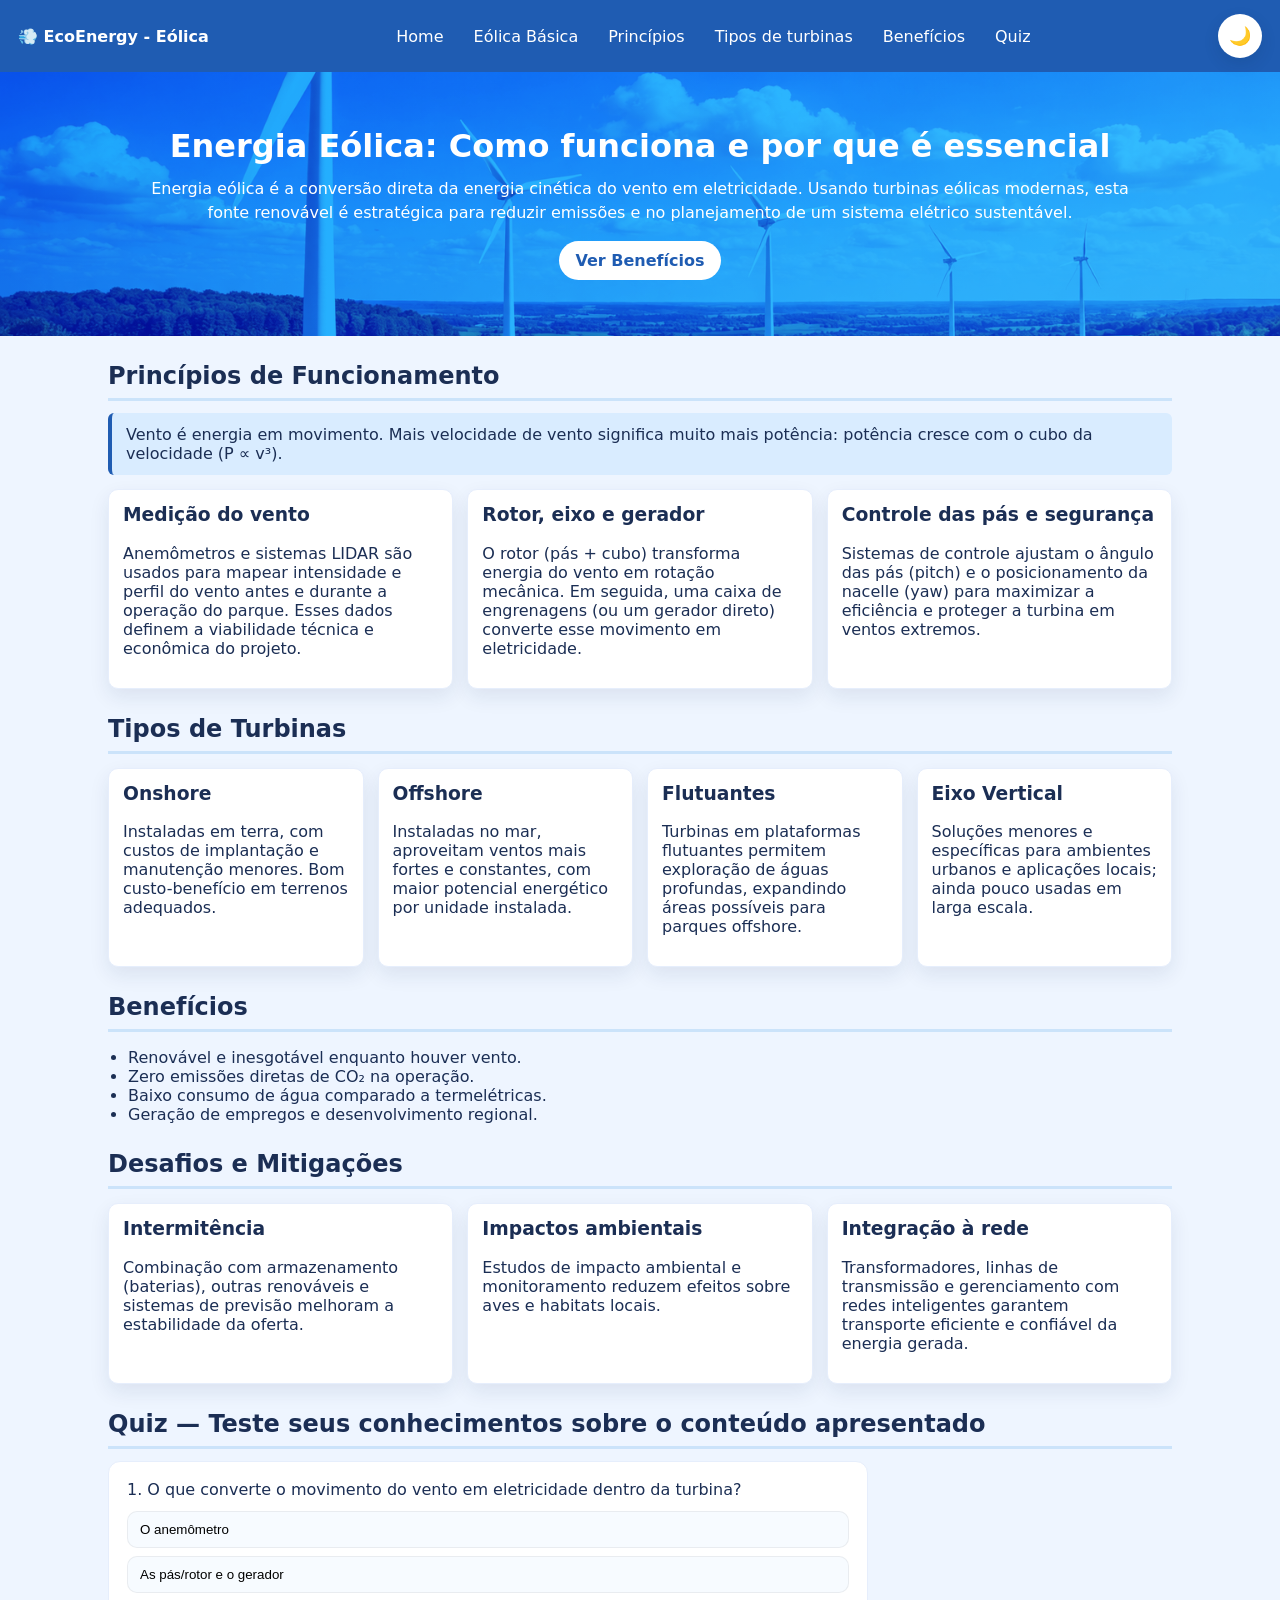
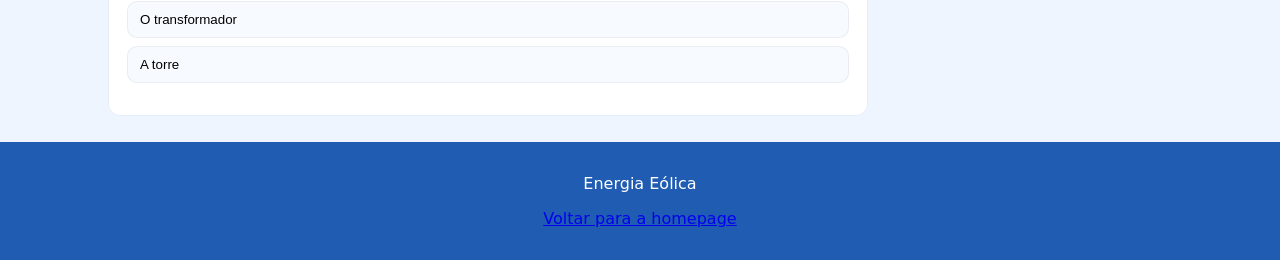
==== ee.html @ 6372c5cc "Add files via upload" ====
<!DOCTYPE html>
<html lang="pt-br">
    <head>
        <meta charset="UTF-8">
        <meta name="viewport" content="width=device-width, initial-scale=1.0">
        <title>Energia Eólica - Detalhes</title>
        <link rel="stylesheet" href="ee.css">
    </head>
    <body>
        <nav class="site-nav">
            <a class="logo" href="ee.html">💨 EcoEnergy - Eólica</a>
            <ul class="nav-list">
                <li><a href="d:\UNIP\projeto\index.html">Home</a></li>
                <li><a href="ee.html">Eólica Básica</a></li>
                <li><a href="#principios">Princípios</a></li>
                <li><a href="#tipos">Tipos de turbinas</a></li>
                <li><a href="#beneficios">Benefícios</a></li>
                <li><a href="#desafios">Quiz</a></li>
            </ul>
            <button id="theme-toggle" class="theme-toggle" aria-pressed="false" title="Alternar modo noturno">🌙</button>
        </nav>

        <header class="hero" id="home">
            <div class="hero-inner">
                <h1>Energia Eólica: Como funciona e por que é essencial</h1>
                <p>Energia eólica é a conversão direta da energia cinética do vento em eletricidade. Usando turbinas eólicas modernas, esta fonte renovável é estratégica para reduzir emissões e no planejamento de um sistema elétrico sustentável.</p>
                <a class="btn" href="#beneficios">Ver Benefícios</a>
            </div>
        </header>

        <main>
            <section class="section" id="principios">
                <h2>Princípios de Funcionamento</h2>
                <p class="callout">Vento é energia em movimento. Mais velocidade de vento significa muito mais potência: potência cresce com o cubo da velocidade (P ∝ v³).</p>
                <div class="card-grid">
                    <article class="card">
                        <h3>Medição do vento</h3>
                        <p>Anemômetros e sistemas LIDAR são usados para mapear intensidade e perfil do vento antes e durante a operação do parque. Esses dados definem a viabilidade técnica e econômica do projeto.</p>
                    </article>
                    <article class="card">
                        <h3>Rotor, eixo e gerador</h3>
                        <p>O rotor (pás + cubo) transforma energia do vento em rotação mecânica. Em seguida, uma caixa de engrenagens (ou um gerador direto) converte esse movimento em eletricidade.</p>
                    </article>
                    <article class="card">
                        <h3>Controle das pás e segurança</h3>
                        <p>Sistemas de controle ajustam o ângulo das pás (pitch) e o posicionamento da nacelle (yaw) para maximizar a eficiência e proteger a turbina em ventos extremos.</p>
                    </article>
                </div>
            </section>

            <section class="section" id="tipos">
                <h2>Tipos de Turbinas</h2>
                <div class="card-grid">
                    <article class="card"><h3>Onshore</h3><p>Instaladas em terra, com custos de implantação e manutenção menores. Bom custo-benefício em terrenos adequados.</p></article>
                    <article class="card"><h3>Offshore</h3><p>Instaladas no mar, aproveitam ventos mais fortes e constantes, com maior potencial energético por unidade instalada.</p></article>
                    <article class="card"><h3>Flutuantes</h3><p>Turbinas em plataformas flutuantes permitem exploração de águas profundas, expandindo áreas possíveis para parques offshore.</p></article>
                    <article class="card"><h3>Eixo Vertical</h3><p>Soluções menores e específicas para ambientes urbanos e aplicações locais; ainda pouco usadas em larga escala.</p></article>
                </div>
            </section>

            <section class="section" id="beneficios">
                <h2>Benefícios</h2>
                <ul class="benefits">
                    <li>Renovável e inesgotável enquanto houver vento.</li>
                    <li>Zero emissões diretas de CO₂ na operação.</li>
                    <li>Baixo consumo de água comparado a termelétricas.</li>
                    <li>Geração de empregos e desenvolvimento regional.</li>
                </ul>
            </section>

            <section class="section" id="desafios">
                <h2>Desafios e Mitigações</h2>
                <div class="card-grid">
                    <article class="card"><h3>Intermitência</h3><p>Combinação com armazenamento (baterias), outras renováveis e sistemas de previsão melhoram a estabilidade da oferta.</p></article>
                    <article class="card"><h3>Impactos ambientais</h3><p>Estudos de impacto ambiental e monitoramento reduzem efeitos sobre aves e habitats locais.</p></article>
                    <article class="card"><h3>Integração à rede</h3><p>Transformadores, linhas de transmissão e gerenciamento com redes inteligentes garantem transporte eficiente e confiável da energia gerada.</p></article>
                </div>
            </section>

            <section class="section" id="quiz">
                <h2>Quiz — Teste seus conhecimentos sobre o conteúdo apresentado</h2>
                <div class="quiz-card">
                    <div id="quiz-question">Carregando pergunta...</div>
                    <div id="quiz-options" class="quiz-options"></div>
                    <div id="quiz-feedback" class="quiz-feedback" aria-live="polite"></div>
                    <div class="quiz-controls">
                        <button id="quiz-next" class="btn">Próxima</button>
                        <button id="quiz-restart" class="btn" style="display:none">Reiniciar</button>
                    </div>
                    <div id="quiz-result" class="quiz-result" style="display:none"></div>
                </div>
            </section>
        </main>

        <footer class="site-footer">
            <p>Energia Eólica</p>
            <p><a href="ee.html">Voltar para a homepage</a></p>
        </footer>
        <script>
            (function(){
                const btn = document.getElementById('theme-toggle');
                const body = document.body;
                const saved = localStorage.getItem('ee-theme');
                if(saved === 'dark') body.classList.add('dark');
                function updateButton(){
                    if(!btn) return;
                    const isDark = body.classList.contains('dark');
                    btn.textContent = isDark ? '☀️' : '🌙';
                    btn.setAttribute('aria-pressed', isDark);
                }
                updateButton();
                if(btn) btn.addEventListener('click', ()=>{
                    body.classList.toggle('dark');
                    localStorage.setItem('ee-theme', body.classList.contains('dark') ? 'dark' : 'light');
                    updateButton();
                });
            })();

            // Quiz logic with explanations
            (function(){
                const questions = [
                    {
                        q: 'O que converte o movimento do vento em eletricidade dentro da turbina?',
                        options: ['O anemômetro','As pás/rotor e o gerador','O transformador','A torre'],
                        a: 1,
                        explanation: 'As pás (rotor) capturam a energia do vento e o gerador a converte em eletricidade. Anemômetros medem o vento, mas não geram energia.'
                    },
                    {
                        q: 'Como a potência disponível varia com a velocidade do vento?',
                        options: ['Proporcional à velocidade (v)','Proporcional ao quadrado (v²)','Proporcional ao cubo (v³)','Independe da velocidade'],
                        a: 2,
                        explanation: 'A potência disponível no vento cresce com o cubo da velocidade (P ∝ v³), por isso pequenos aumentos na velocidade trazem grandes ganhos de energia.'
                    },
                    {
                        q: 'Quais instrumentos são usados para medir e mapear o perfil do vento?',
                        options: ['LIDAR e anemômetros','Pluviômetros','Higrômetros','Barômetros'],
                        a: 0,
                        explanation: 'Anemômetros e LIDAR são usados para medir velocidade e perfil do vento — informações essenciais para dimensionar parques eólicos.'
                    },
                    {
                        q: 'Qual é uma vantagem típica de turbinas offshore?',
                        options: ['Mais próximo do ponto de consumo','Ventos mais fortes e constantes','Instalação mais barata','Menor necessidade de manutenção'],
                        a: 1,
                        explanation: 'Offshore geralmente apresenta ventos mais fortes e constantes do que onshore, aumentando a produção por turbina — embora a instalação e manutenção sejam mais caras.'
                    },
                    {
                        q: 'Qual é uma estratégia comum para mitigar a intermitência do vento?',
                        options: ['Desligar todas as turbinas à noite','Combinar com armazenamento e previsão','Construir mais termelétricas','Remover aerogeradores menores'],
                        a: 1,
                        explanation: 'Combinar armazenamento (baterias), outras fontes renováveis e sistemas de previsão é uma estratégia eficaz para reduzir problemas da intermitência.'
                    }
                ];

                let current = 0; let score = 0;
                const qEl = document.getElementById('quiz-question');
                const optsEl = document.getElementById('quiz-options');
                const feedbackEl = document.getElementById('quiz-feedback');
                const nextBtn = document.getElementById('quiz-next');
                const restartBtn = document.getElementById('quiz-restart');
                const resultEl = document.getElementById('quiz-result');

                function renderQuestion(){
                    const item = questions[current];
                    qEl.textContent = (current+1) + '. ' + item.q;
                    optsEl.innerHTML = '';
                    feedbackEl.innerHTML = '';
                    item.options.forEach((opt, i)=>{
                        const b = document.createElement('button');
                        b.className = 'quiz-option';
                        b.textContent = opt;
                        b.disabled = false;
                        b.addEventListener('click', ()=> selectOption(i, b));
                        optsEl.appendChild(b);
                    });
                    nextBtn.style.display = 'none';
                }

                function selectOption(index, btn){
                    const item = questions[current];
                    const correct = index === item.a;
                    Array.from(optsEl.children).forEach(b=>b.disabled = true);
                    btn.classList.add(correct ? 'correct' : 'wrong');
                    const explanation = item.explanation ? ('\n' + item.explanation) : '';
                    if(correct){
                        feedbackEl.textContent = 'Correto!' + explanation;
                    } else {
                        feedbackEl.textContent = 'Incorreto. Resposta correta: ' + item.options[item.a] + '.' + explanation;
                    }
                    if(correct) score++;
                    nextBtn.style.display = 'inline-block';
                    if(current === questions.length - 1){
                        nextBtn.textContent = 'Ver Resultado';
                    } else {
                        nextBtn.textContent = 'Próxima';
                    }
                }

                function showResult(){
                    resultEl.style.display = 'block';
                    resultEl.innerHTML = '<strong>Você acertou ' + score + ' de ' + questions.length + '.</strong>';
                    nextBtn.style.display = 'none';
                    restartBtn.style.display = 'inline-block';
                }

                nextBtn.addEventListener('click', ()=>{
                    if(current < questions.length - 1){
                        current++; renderQuestion();
                    } else {
                        showResult();
                    }
                });

                restartBtn.addEventListener('click', ()=>{
                    current = 0; score = 0; resultEl.style.display = 'none'; restartBtn.style.display = 'none'; renderQuestion();
                });

                renderQuestion();
            })();
        </script>
    </body>
</html>
---- ee.css ----
/* ee.css - estilos para a página de energia eólica */
:root{
  --primary:#1f5cb2;
  --accent:#63a6f4;
  --muted:#d9ecff;
  --bg:#eef5ff;
  --card-bg:#ffffff;
  --text:#1b2e54;
}
*{box-sizing:border-box}
body{margin:0;font-family:Segoe UI, Roboto, system-ui, -apple-system, 'Helvetica Neue', Arial,sans-serif;background:var(--bg);color:var(--text);-webkit-font-smoothing:antialiased}
.site-nav{display:flex;align-items:center;justify-content:space-between;padding:14px 18px;background:var(--primary);color:#fff;gap:12px}
.site-nav .logo{color:#fff;text-decoration:none;font-weight:700}
.nav-list{list-style:none;margin:0;padding:0;display:flex;gap:10px}
.nav-list a{color:#fff;text-decoration:none;padding:8px 10px;border-radius:8px;transition:background .18s}
.nav-list a:hover{background:rgba(255,255,255,0.12)}
.hero{padding:56px 18px;color:#fff;text-align:center; background-color:var(--primary); background-blend-mode:overlay; background-size:cover; background-position:center; background-repeat:no-repeat;}

/* Hero background images (local files) */
.hero{background-image: linear-gradient(130deg, rgba(31,92,178,0.72), rgba(99,166,244,0.45)), url("Parque eólico no campo verdejante.png");}
.hero-inner{max-width:980px;margin:0 auto}
.hero h1{margin:0;font-size:2rem;line-height:1.15}
.hero p{margin-top:12px;margin-bottom:16px;line-height:1.5}
.btn{display:inline-block;background:#fff;color:var(--primary);padding:10px 16px;border-radius:999px;text-decoration:none;font-weight:700}
.section{max-width:1100px;margin:26px auto;padding:0 18px}
.section h2{margin:0 0 10px;padding-bottom:8px;border-bottom:3px solid rgba(138,192,240,0.35);color:var(--text)}
.callout{background:var(--muted);padding:12px 14px;border-left:4px solid var(--primary);border-radius:6px;margin:12px 0}
.card-grid{display:grid;grid-template-columns:repeat(auto-fit,minmax(240px,1fr));gap:14px;margin-top:14px}
.card{background:var(--card-bg);padding:14px;border-radius:10px;box-shadow:0 8px 20px rgba(21,48,87,0.09);border:1px solid #e6eefc}
.card h3{margin-top:0}
.benefits{list-style:disc;padding-left:20px}
.site-footer{background:var(--primary);color:#fff;padding:16px;text-align:center}
@media (max-width:720px){
  .nav-list{display:none}
  .hero h1{font-size:1.5rem}
}

/* Theme toggle button */
.theme-toggle{width:44px;height:44px;border-radius:50%;border:none;background:#fff;color:var(--primary);display:inline-flex;align-items:center;justify-content:center;cursor:pointer;box-shadow:0 6px 16px rgba(12,30,60,0.12);font-size:18px}
.theme-toggle:active{transform:translateY(1px)}

/* Dark mode variables and overrides */
.dark{--primary:#0b2540;--accent:#174b7a;--muted:#0f2436;--bg:#071226;--card-bg:#0f1b2b;--text:#e6f0ff}
.dark body, .dark{background:var(--bg);color:var(--text)}
.dark .site-nav{background:var(--primary)}
.dark .nav-list a{color:rgba(255,255,255,0.9)}
.dark .hero{background-image: linear-gradient(130deg, rgba(11,37,64,0.8), rgba(23,75,122,0.5)), url("Campo tranquilo sob a luz da lua.png"); background-size:cover; background-position:center}
.dark .card{background:var(--card-bg);border-color:rgba(255,255,255,0.02);box-shadow:0 12px 30px rgba(2,8,20,0.6)}
/* bordas circulares no modo noturno */
.dark .card{border-radius:28px}
.dark .hero h1{color:var(--text)}
.dark .btn{background:var(--text);color:var(--primary)}

/* Quiz styles */
.quiz-card{background:var(--card-bg);padding:18px;border-radius:12px;border:1px solid #e6eefc;max-width:760px;margin-top:12px}
.quiz-options{display:flex;flex-direction:column;gap:8px;margin-top:12px}
.quiz-option{padding:10px 12px;border-radius:10px;border:1px solid rgba(0,0,0,0.06);background:#f7fbff;cursor:pointer;text-align:left}
.quiz-option:hover{background:#e6f0ff}
.quiz-option.correct{background:#d4f8e1;border-color:#7bd18a}
.quiz-option.wrong{background:#ffdede;border-color:#ff8a8a}
.quiz-feedback{margin-top:10px;font-weight:600}
.quiz-controls{margin-top:14px;display:flex;gap:8px}
.quiz-result{margin-top:12px;padding:12px;background:#fff8df;border-radius:10px}

/* Dark mode adjustments for quiz */
.dark .quiz-card{background:var(--card-bg);border-color:rgba(255,255,255,0.04);box-shadow:0 12px 30px rgba(2,8,20,0.6);}
.dark .quiz-option{background:rgba(255,255,255,0.03);border-color:rgba(255,255,255,0.03);color:var(--text)}
.dark .quiz-option:hover{background:rgba(255,255,255,0.04)}
.dark .quiz-option.correct{background:#163e22}
.dark .quiz-option.wrong{background:#3a1212}
.dark .quiz-result{background:rgba(255,255,255,0.03)}
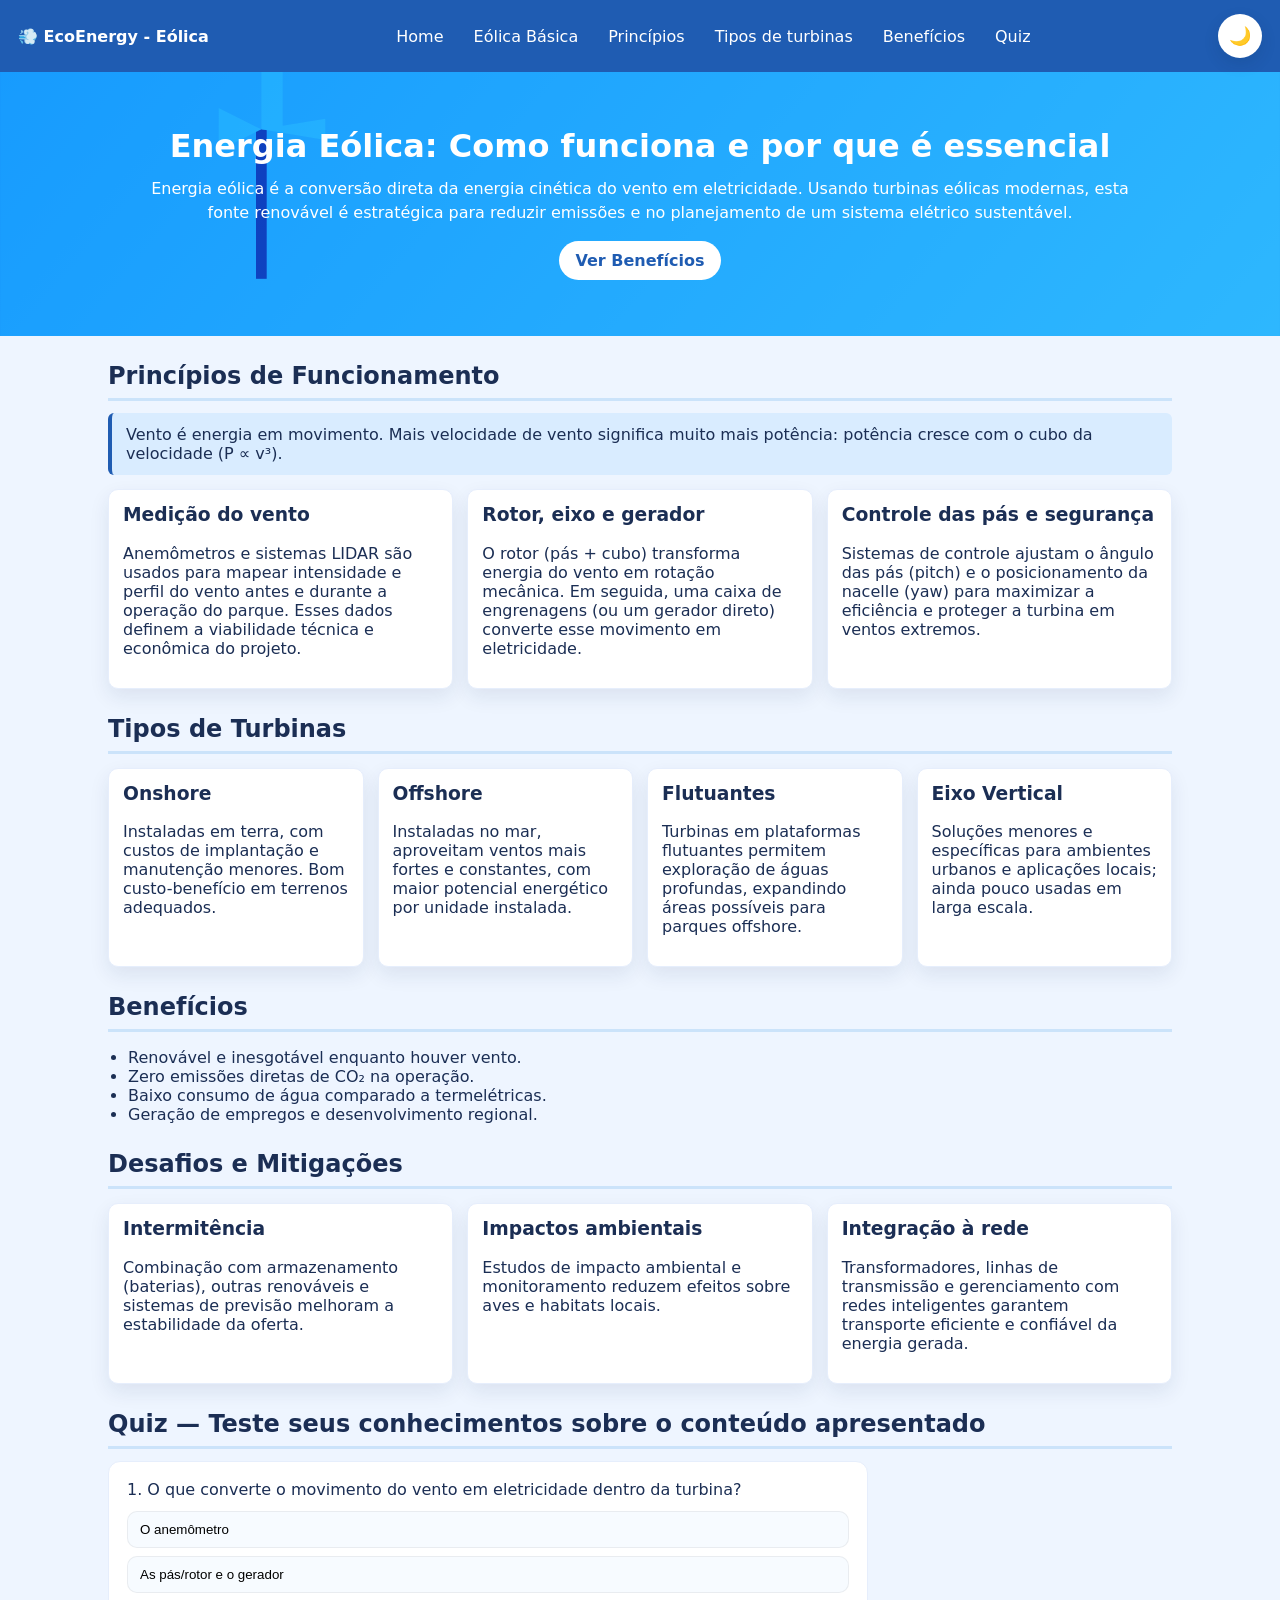
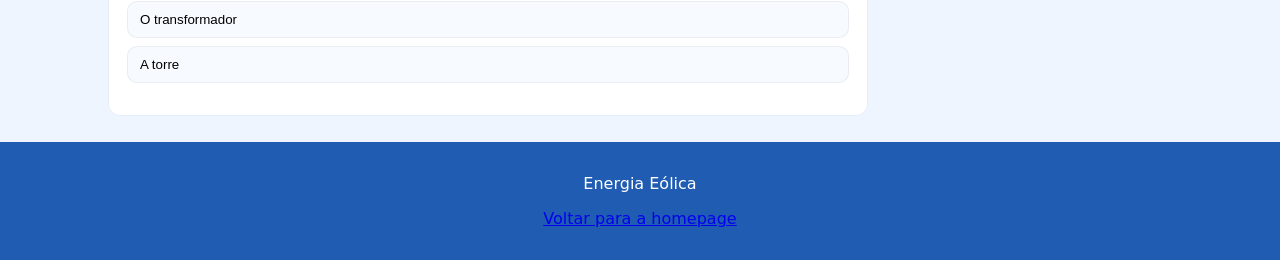
==== commit 7feb4b26: "Add remaining site files" ====
--- a/ee.html
+++ b/ee.html
@@ -8,14 +8,14 @@
     </head>
     <body>
         <nav class="site-nav">
-            <a class="logo" href="ee.html">💨 EcoEnergy - Eólica</a>
+            <a class="logo" href="index.html">💨 EcoEnergy - Eólica</a>
             <ul class="nav-list">
-                <li><a href="d:\UNIP\projeto\index.html">Home</a></li>
-                <li><a href="ee.html">Eólica Básica</a></li>
+                <li><a href="index.html">Home</a></li>
+                <li><a href="index.html">Eólica Básica</a></li>
                 <li><a href="#principios">Princípios</a></li>
                 <li><a href="#tipos">Tipos de turbinas</a></li>
                 <li><a href="#beneficios">Benefícios</a></li>
-                <li><a href="#desafios">Quiz</a></li>
+                <li><a href="#quiz">Quiz</a></li>
             </ul>
             <button id="theme-toggle" class="theme-toggle" aria-pressed="false" title="Alternar modo noturno">🌙</button>
         </nav>
@@ -94,7 +94,7 @@
 
         <footer class="site-footer">
             <p>Energia Eólica</p>
-            <p><a href="ee.html">Voltar para a homepage</a></p>
+            <p><a href="index.html">Voltar para a homepage</a></p>
         </footer>
         <script>
             (function(){
@@ -219,4 +219,3 @@
         </script>
     </body>
 </html>
-     
--- a/ee.css
+++ b/ee.css
@@ -16,8 +16,7 @@
 .nav-list a:hover{background:rgba(255,255,255,0.12)}
 .hero{padding:56px 18px;color:#fff;text-align:center; background-color:var(--primary); background-blend-mode:overlay; background-size:cover; background-position:center; background-repeat:no-repeat;}
 
-/* Hero background images (local files) */
-.hero{background-image: linear-gradient(130deg, rgba(31,92,178,0.72), rgba(99,166,244,0.45)), url("Parque eólico no campo verdejante.png");}
+.hero{background-image: linear-gradient(130deg, rgba(31,92,178,0.72), rgba(99,166,244,0.45)), url("parque-eolico.svg");}
 .hero-inner{max-width:980px;margin:0 auto}
 .hero h1{margin:0;font-size:2rem;line-height:1.15}
 .hero p{margin-top:12px;margin-bottom:16px;line-height:1.5}
@@ -44,7 +43,7 @@
 .dark body, .dark{background:var(--bg);color:var(--text)}
 .dark .site-nav{background:var(--primary)}
 .dark .nav-list a{color:rgba(255,255,255,0.9)}
-.dark .hero{background-image: linear-gradient(130deg, rgba(11,37,64,0.8), rgba(23,75,122,0.5)), url("Campo tranquilo sob a luz da lua.png"); background-size:cover; background-position:center}
+.dark .hero{background-image: linear-gradient(130deg, rgba(11,37,64,0.8), rgba(23,75,122,0.5)), url("campo-lua.svg"); background-size:cover; background-position:center}
 .dark .card{background:var(--card-bg);border-color:rgba(255,255,255,0.02);box-shadow:0 12px 30px rgba(2,8,20,0.6)}
 /* bordas circulares no modo noturno */
 .dark .card{border-radius:28px}
